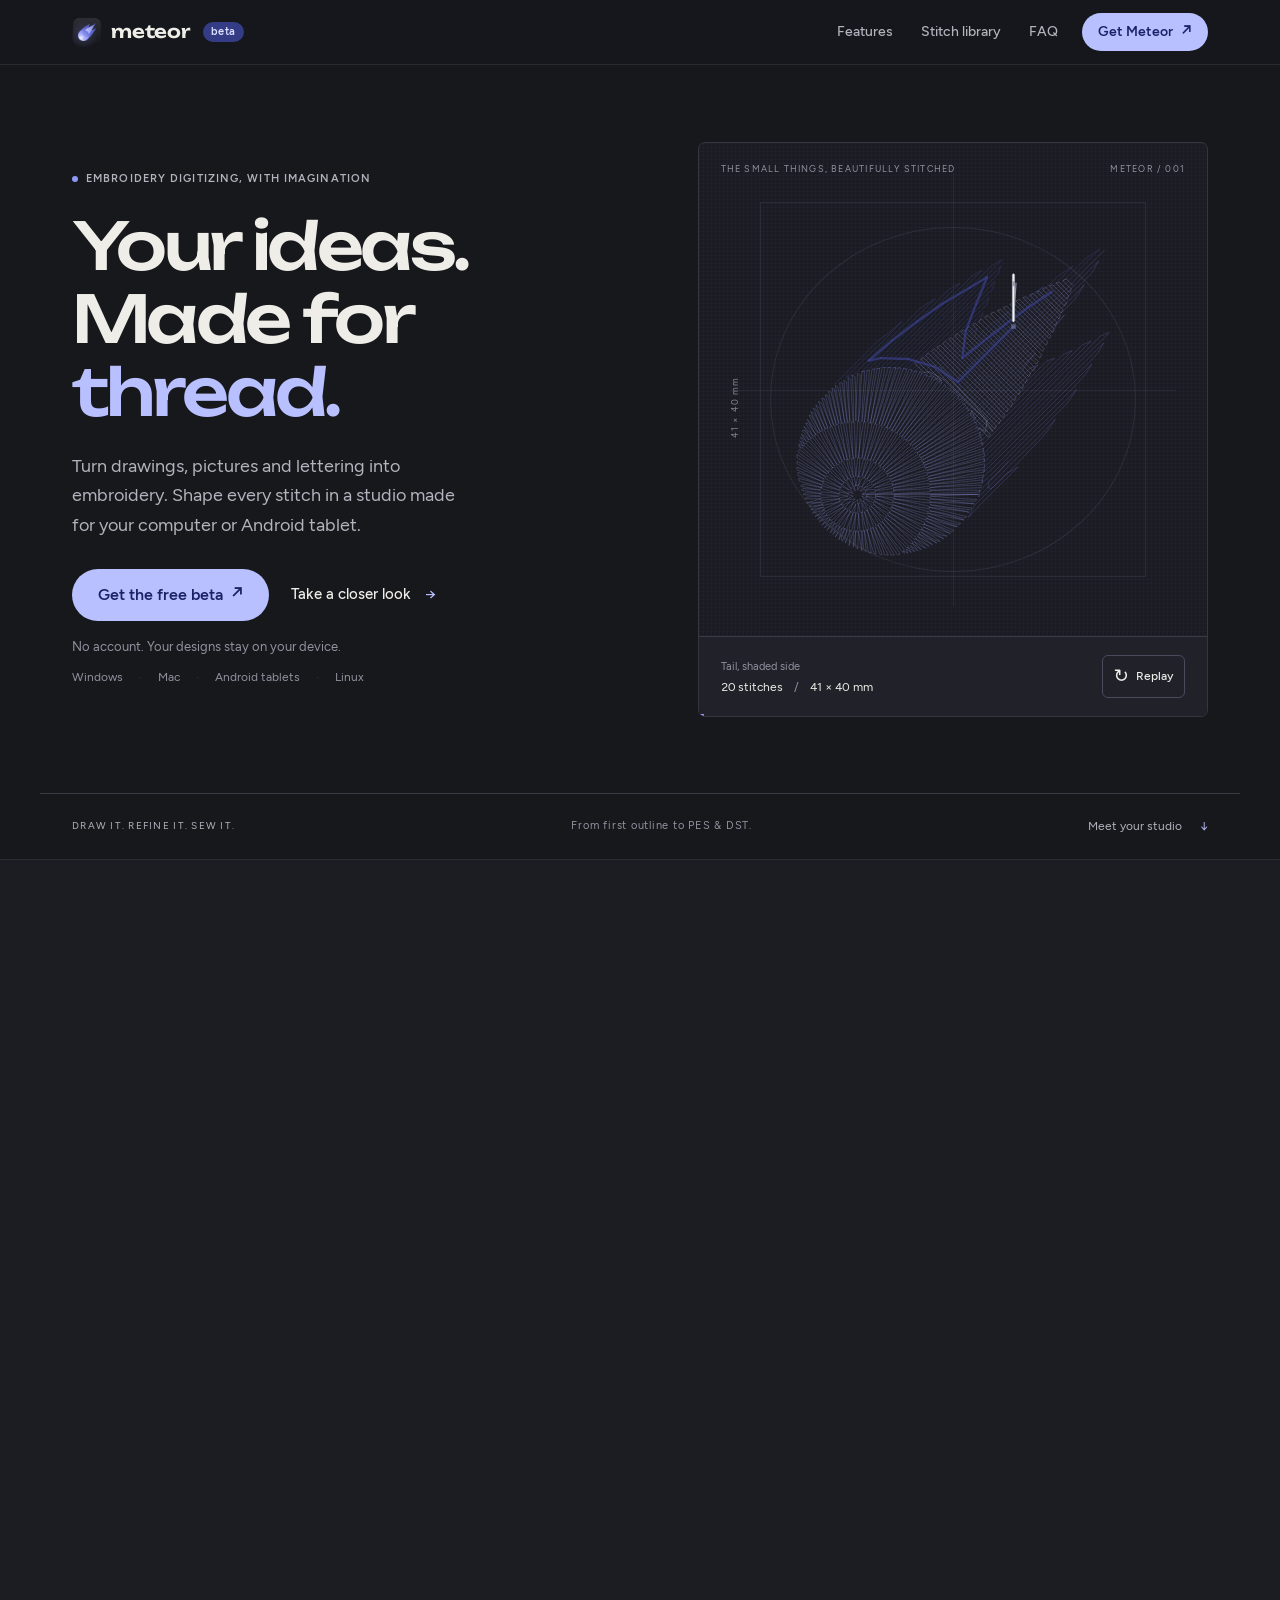
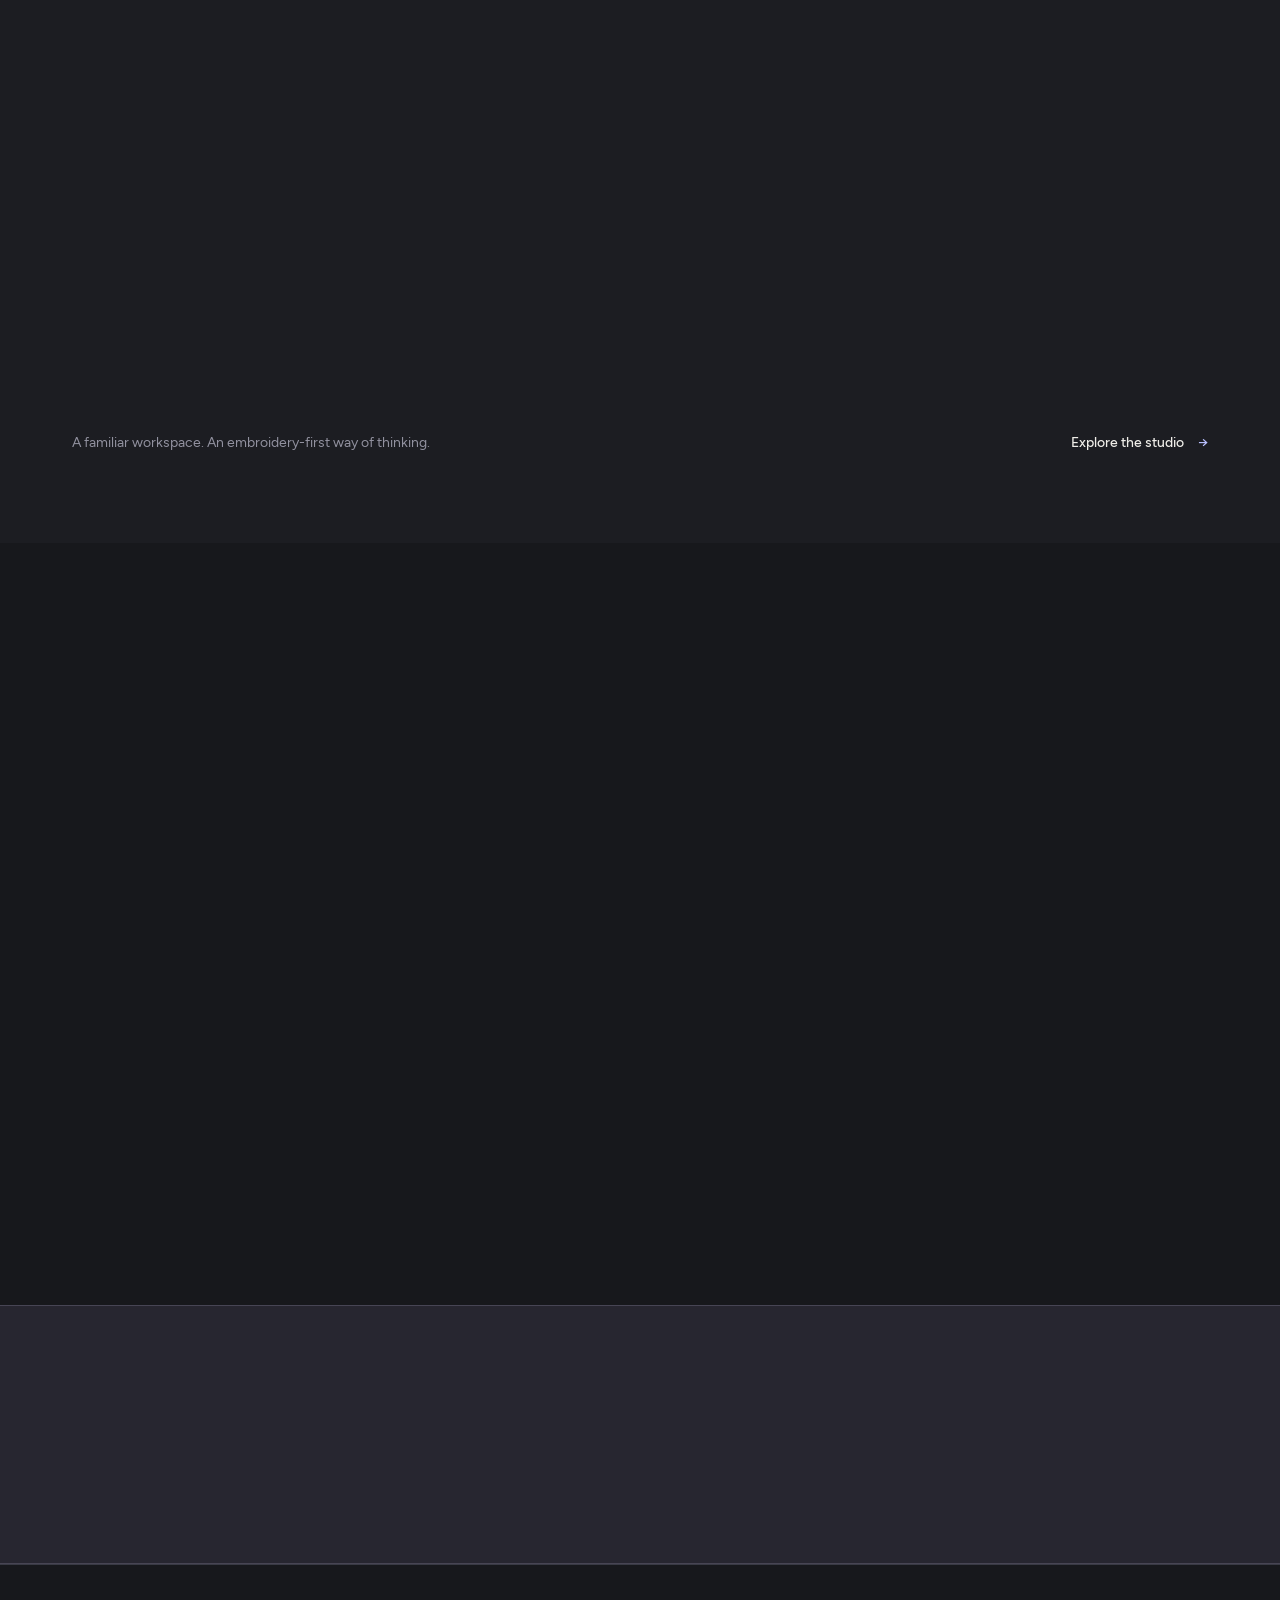
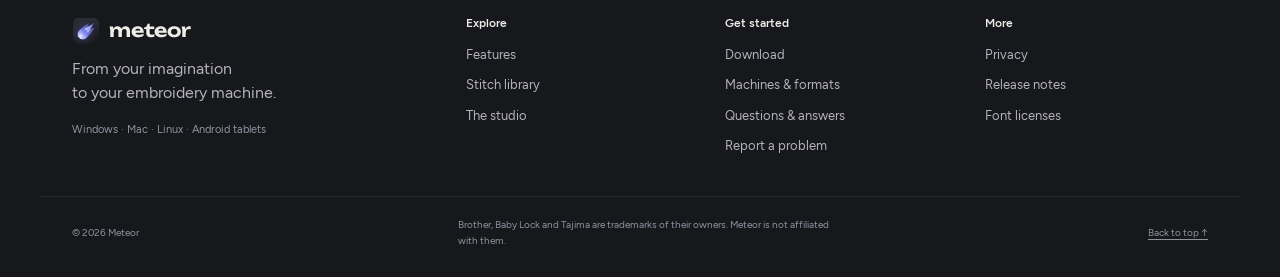
==== index.html @ 14dffaf3 "Meteor website (e0efee6)" ====
<!doctype html>
<html lang="en">
<head>
<meta charset="utf-8"/>
<meta content="width=device-width, initial-scale=1, viewport-fit=cover" name="viewport"/>
<title>Meteor — your ideas, made for thread</title>

<!-- Everything is served from this site: no third-party scripts, fonts or trackers -->
<meta content="default-src 'none'; script-src 'self'; style-src 'self'; img-src 'self' data:; media-src 'self'; font-src 'self'; connect-src 'self'; manifest-src 'self'; base-uri 'none'; form-action 'none'; object-src 'none'; upgrade-insecure-requests" http-equiv="Content-Security-Policy"/>
<meta content="strict-origin-when-cross-origin" name="referrer"/>
<meta content="Turn drawings, pictures and lettering into embroidery. Discover Meteor, the free beta digitizing studio for Windows, Mac, Linux and Android tablets." name="description"/>
<meta content="#17181c" name="theme-color"/>
<meta content="dark" name="color-scheme"/>
<meta content="website" property="og:type"/>
<meta content="Meteor" property="og:site_name"/>
<meta content="Meteor — your ideas, made for thread" property="og:title"/>
<meta content="Turn drawings, pictures and lettering into embroidery. Discover Meteor, the free beta digitizing studio for Windows, Mac, Linux and Android tablets." property="og:description"/>
<link href="https://beelito.github.io/meteor-embroidery-studio/" rel="canonical"/>
<meta content="https://beelito.github.io/meteor-embroidery-studio/" property="og:url"/>
<meta content="https://beelito.github.io/meteor-embroidery-studio/assets/img/og.jpg" property="og:image"/>
<meta content="1200" property="og:image:width"/>
<meta content="630" property="og:image:height"/>
<meta content="The Meteor logo and an embroidered patch of its meteor" property="og:image:alt"/>
<meta content="summary_large_image" name="twitter:card"/>
<meta content="Meteor — your ideas, made for thread" name="twitter:title"/>
<meta content="Turn drawings, pictures and lettering into embroidery. Discover Meteor, the free beta digitizing studio for Windows, Mac, Linux and Android tablets." name="twitter:description"/>
<meta content="https://beelito.github.io/meteor-embroidery-studio/assets/img/og.jpg" name="twitter:image"/>
<link href="assets/img/icon-32.png" rel="icon" sizes="32x32" type="image/png"/>
<link href="assets/img/icon-180.png" rel="apple-touch-icon"/>
<link href="site.webmanifest" rel="manifest"/>
<link as="font" crossorigin="" href="assets/fonts/unbounded.woff2" rel="preload" type="font/woff2"/>
<link as="font" crossorigin="" href="assets/fonts/figtree-regular.woff2" rel="preload" type="font/woff2"/>
<link href="assets/css/site.css?v=20261113" rel="stylesheet"/>
<script defer="" src="assets/js/site.js?v=20261113"></script>
<script type="application/ld+json">
{
  "@context": "https://schema.org",
  "@type": "SoftwareApplication",
  "name": "Meteor",
  "applicationCategory": "DesignApplication",
  "operatingSystem": "Linux, macOS, Windows, Android",
  "softwareVersion": "0.9.2 beta",
  "url": "https://beelito.github.io/meteor-embroidery-studio/",
  "downloadUrl": "https://github.com/beelito/meteor-embroidery-studio/releases/latest",
  "description": "Embroidery digitizing software that turns drawings, pictures and lettering into PES and DST stitch files.",
  "offers": { "@type": "Offer", "price": "0", "priceCurrency": "USD" }
}
</script>
</head>
<body class="page-home">
<a class="skip" href="#main">Skip to content</a>
<header class="nav" id="top"><div class="wrap nav-row">
<a class="brand" href="index.html" aria-label="Meteor home"><img class="brand-mark" src="assets/img/icon-180.png" width="32" height="32" alt=""><span class="wordmark">meteor</span><span class="pill">beta</span></a>
<button class="menu-button" type="button" aria-expanded="false" aria-controls="site-menu" id="menu-button"><span class="menu-icon" aria-hidden="true"></span><span class="visually-hidden">Menu</span></button>
<nav class="nav-links" id="site-menu" aria-label="Main navigation"><a href="features.html">Features</a><a href="stitches.html">Stitch library</a><a href="faq.html">FAQ</a><a class="btn btn-primary btn-small nav-cta" href="download.html">Get Meteor <span aria-hidden="true">↗</span></a></nav></div></header>
<main id="main">
<section class="hero home-hero" aria-labelledby="hero-title"><div class="wrap hero-grid">
<div class="hero-copy"><p class="eyebrow"><span class="dot" aria-hidden="true"></span>Embroidery digitizing, with imagination</p>
<h1 id="hero-title">Your ideas.<br>Made for <em>thread.</em></h1>
<p class="lede">Turn drawings, pictures and lettering into embroidery. Shape every stitch in a studio made for your computer or Android tablet.</p>
<div class="cta-row"><a class="btn btn-primary btn-large" id="hero-get" href="download.html">Get the free beta <span aria-hidden="true">↗</span></a><a class="text-link" href="features.html">Take a closer look <span aria-hidden="true">→</span></a></div>
<p class="hero-note">No account. Your designs stay on your device.</p><div class="hero-platforms"><span>Windows</span><span>Mac</span><span>Android tablets</span><span>Linux</span></div></div>
<figure class="thread-study" aria-labelledby="hoop-caption"><div class="study-topline"><span>THE SMALL THINGS, BEAUTIFULLY STITCHED</span><span aria-hidden="true">METEOR / 001</span></div>
<div class="study-art"><div class="study-guides" aria-hidden="true"></div><img class="hero-fallback" src="assets/img/mark-thread.svg" width="442" height="435" alt="The Meteor mark in layered periwinkle embroidery"><canvas id="hero-sew" class="sew-canvas" width="520" height="520" role="img" aria-label="The Meteor mark sewn in real thread paths"></canvas><span class="study-measure" aria-hidden="true">41 × 40 mm</span></div>
<figcaption id="hoop-caption"><div><span class="readout-label" id="hero-object">A little idea, stitched into life.</span><p><span id="hero-count" class="num">1,856</span> stitches <span class="study-divider">/</span> <span id="hero-size">41 × 40 mm</span></p></div><button class="replay-button" type="button" id="hero-replay" disabled><span aria-hidden="true">↻</span> Replay</button></figcaption><div class="sew-progress" id="hero-progress" aria-hidden="true"></div></figure>
</div><div class="wrap hero-bottom"><span>DRAW IT. REFINE IT. SEW IT.</span><span>From first outline to PES &amp; DST.</span><a href="#workspace" class="scroll-cue">Meet your studio <span aria-hidden="true">↓</span></a></div></section>

<section class="band home-workspace" id="workspace" aria-labelledby="workspace-title"><div class="wrap"><div class="split-heading" data-reveal><div><p class="eyebrow">Room to make it yours</p><h2 id="workspace-title">One idea. A whole<br>studio behind it.</h2></div><p>Draw with precision, turn a picture into editable shapes, or find the right lettering. Refine it all in the same workspace.</p></div>
<figure class="studio-showcase" data-reveal><div class="showcase-bar"><div><span class="window-dot"></span><span class="window-dot"></span><span class="window-dot"></span></div><span>Meteor / your creative space</span><span>RECORDED ON A TABLET</span></div><div class="clip"><video src="assets/video/reel.mp4" poster="assets/video/reel-poster.webp" width="1280" height="914" muted playsinline preload="none" aria-label="The Meteor logo digitized on an Android tablet: the magic wand fills the head, pen nodes draw the tail, then textures and stitch types are tried on it"></video><button class="replay-button clip-button" type="button" hidden><span aria-hidden="true" class="clip-icon">↻</span><span class="clip-label">Replay</span></button></div><figcaption><span>Magic wand</span><span>Pen &amp; node editing</span><span>Textures &amp; stitch types</span></figcaption></figure>
<div class="workspace-caption"><p>A familiar workspace. An embroidery-first way of thinking.</p><a class="text-link" href="features.html#studio">Explore the studio <span aria-hidden="true">→</span></a></div></div></section>

<section class="band home-explore" aria-labelledby="explore-title"><div class="wrap"><div class="split-heading" data-reveal><div><p class="eyebrow">Follow your thread</p><h2 id="explore-title">A few ways to begin.</h2></div><p>Start with what you have.<br>Make something only you could.</p></div><div class="explore-grid">
<a class="explore-card" href="features.html#pictures" data-reveal><div class="explore-visual picture-preview"><img src="assets/img/picture-thread.webp" width="900" height="900" alt="Two mushrooms transformed from artwork into embroidery" loading="lazy" decoding="async"><span class="visual-tag">PICTURE → STITCHES</span></div><div class="explore-copy"><span class="card-index">01 / PICTURES</span><h3>Give a drawing<br>a little dimension.</h3><p>Auto-digitize, work piece by piece, or sew a color with the magic wand.</p><span class="text-link">Explore digitizing <span aria-hidden="true">↗</span></span></div></a>
<a class="explore-card" href="features.html#lettering" data-reveal><div class="explore-visual lettering-preview"><img src="assets/img/lettering-thread.svg" width="939" height="265" alt="Handmade written in satin stitch lettering" loading="lazy"><span class="visual-tag">A PERSONAL TOUCH</span></div><div class="explore-copy"><span class="card-index">02 / LETTERING</span><h3>Say it<br>with thread.</h3><p>Names, little messages, your own fonts. Make every letter feel personal.</p><span class="text-link">Meet the lettering tools <span aria-hidden="true">↗</span></span></div></a>
<a class="explore-card" href="stitches.html" data-reveal><div class="explore-visual satin-preview"><img src="assets/img/satin-thread.svg" width="600" height="240" alt="Satin stitches meeting neatly at a mitred corner" loading="lazy"><span class="visual-tag">IN THE DETAILS</span></div><div class="explore-copy"><span class="card-index">03 / STITCHES</span><h3>Find the right<br>kind of finish.</h3><p>From glossy satin to textured fills, explore stitches made for the sew-out.</p><span class="text-link">Open the stitch library <span aria-hidden="true">↗</span></span></div></a>
</div></div></section>
<section class="beta-invite" aria-labelledby="beta-title"><div class="wrap beta-grid" data-reveal><span class="beta-symbol" aria-hidden="true">✳</span><div><p class="eyebrow">Something good is taking shape</p><h2 id="beta-title">Come make it with us.</h2><p>Every feature is open during the beta. Bring an idea, try the tools, and tell us how it goes.</p></div><div class="beta-actions"><a class="btn btn-primary btn-large" href="download.html">Download Meteor <span aria-hidden="true">↗</span></a><a class="text-link" href="faq.html">A few questions first?</a><span>Version <span class="app-version">0.9.2</span> beta · Free to try</span></div></div></section>
</main>
<footer class="footer"><div class="wrap footer-grid">
<div class="footer-brand"><a class="brand" href="index.html" aria-label="Meteor home"><img class="brand-mark" src="assets/img/icon-180.png" width="28" height="28" alt=""><span class="wordmark">meteor</span></a><p>From your imagination<br>to your embroidery machine.</p><span class="footer-platforms">Windows · Mac · Linux · Android tablets</span></div>
<nav class="footer-col" aria-label="Explore"><h2>Explore</h2><a href="features.html">Features</a><a href="stitches.html">Stitch library</a><a href="features.html#studio">The studio</a></nav>
<nav class="footer-col" aria-label="Get started"><h2>Get started</h2><a href="download.html">Download</a><a href="download.html#machine">Machines &amp; formats</a><a href="faq.html">Questions &amp; answers</a><a href="https://github.com/beelito/meteor-embroidery-studio/issues/new/choose">Report a problem</a></nav>
<nav class="footer-col" aria-label="More"><h2>More</h2><a href="privacy.html">Privacy</a><a href="https://github.com/beelito/meteor-embroidery-studio/releases">Release notes</a><a href="assets/fonts/OFL-Figtree.txt">Font licenses</a></nav></div>
<div class="wrap footer-base"><p>© 2026 Meteor</p><p>Brother, Baby Lock and Tajima are trademarks of their owners. Meteor is not affiliated with them.</p><a href="#top">Back to top ↑</a></div></footer>
</body>
</html>
---- assets/css/site.css ----
/* Meteor website
   Layout: dark charcoal pasteboard; content floats on rounded panels like the
   studio's, periwinkle reserved for actions and thread. Sections alternate
   between the pasteboard and a slightly raised band; feature deep dives
   alternate text and a live stage left and right. */
:root {
  --charcoal: #17181c;      /* page, as the app's window frame */
  --pasteboard: #1e1f24;    /* raised bands */
  --panel: #26272d;         /* floating panels and cards */
  --raised: #30313a;        /* hovered rows, chips */
  --line: #393a44;          /* hairlines */
  --text: #e7e7ef;
  --text-2: #b0b1bf;
  --text-3: #80818f;
  --peri: #8e97f7;          /* brand periwinkle */
  --peri-light: #b9c0ff;    /* filled buttons */
  --on-peri: #1a2266;       /* text on filled buttons */
  --peri-container: #353c86;/* selection, pills */
  --on-container: #dee0ff;
  --fabric: #f3f1ea;        /* light stages: thread on fabric */
  --amber: #f5c242;
  --orange: #f0862e;
  --red: #e5383b;
  --good: #7fd1b9;
  --glow: rgba(142, 151, 247, 0.18);

  --display: "Unbounded", "Figtree", system-ui, sans-serif;
  --body: "Figtree", system-ui, -apple-system, "Segoe UI", sans-serif;

  --step--1: clamp(0.82rem, 0.8rem + 0.1vw, 0.88rem);
  --step-0: clamp(1rem, 0.96rem + 0.2vw, 1.1rem);
  --step-1: clamp(1.2rem, 1.1rem + 0.5vw, 1.45rem);
  --step-2: clamp(1.6rem, 1.3rem + 1.4vw, 2.5rem);
  --step-3: clamp(2.2rem, 1.4rem + 3.2vw, 4rem);

  --radius: 14px;
  --radius-lg: 22px;
  --ease: cubic-bezier(0.2, 0, 0, 1);          /* emphasized */
  --ease-out: cubic-bezier(0.05, 0.7, 0.1, 1); /* emphasized decelerate */
  color-scheme: dark;
}

@font-face { font-family: "Figtree"; src: url("../fonts/figtree-regular.woff2") format("woff2"); font-weight: 400; font-display: swap; }
@font-face { font-family: "Figtree"; src: url("../fonts/figtree-medium.woff2") format("woff2"); font-weight: 500; font-display: swap; }
@font-face { font-family: "Figtree"; src: url("../fonts/figtree-semibold.woff2") format("woff2"); font-weight: 600; font-display: swap; }
@font-face { font-family: "Figtree"; src: url("../fonts/figtree-bold.woff2") format("woff2"); font-weight: 700; font-display: swap; }
@font-face { font-family: "Unbounded"; src: url("../fonts/unbounded.woff2") format("woff2"); font-weight: 200 900; font-display: swap; }

*, *::before, *::after { box-sizing: border-box; }
html { scroll-behavior: smooth; scroll-padding-top: 80px; }
body {
  margin: 0;
  background: var(--charcoal);
  color: var(--text);
  font: 400 var(--step-0)/1.6 var(--body);
  -webkit-font-smoothing: antialiased;
  text-rendering: optimizeLegibility;
  overflow-x: hidden;
}
img { max-width: 100%; height: auto; display: block; }
a { color: var(--peri-light); text-decoration-thickness: 1px; text-underline-offset: 3px; }
a:hover { color: var(--text); }
:focus-visible { outline: 2px solid var(--peri-light); outline-offset: 3px; border-radius: 6px; }
h1, h2, h3 { margin: 0; text-wrap: balance; }
p { margin: 0; }
.num { font-variant-numeric: tabular-nums; }
.visually-hidden { position: absolute; width: 1px; height: 1px; overflow: hidden; clip: rect(0 0 0 0); white-space: nowrap; }

.wrap {
  width: 100%;
  max-width: 1200px;
  margin-inline: auto;
  padding-left: max(16px, env(safe-area-inset-left, 0px));
  padding-right: max(16px, env(safe-area-inset-right, 0px));
}
@media (min-width: 720px) {
  .wrap { padding-left: max(32px, env(safe-area-inset-left, 0px)); padding-right: max(32px, env(safe-area-inset-right, 0px)); }
}

.skip {
  position: absolute; left: 16px; top: -48px; z-index: 30;
  padding: 8px 14px; border-radius: 999px;
  background: var(--peri-light); color: var(--on-peri); font-weight: 600;
}
.skip:focus { top: calc(12px + env(safe-area-inset-top, 0px)); }

.eyebrow {
  display: inline-flex; align-items: center; gap: 8px;
  font: 600 var(--step--1)/1.2 var(--body);
  letter-spacing: 0.08em;
  text-transform: uppercase;
  color: var(--peri);
}
.dot { width: 8px; height: 8px; border-radius: 50%; background: var(--good); box-shadow: 0 0 0 4px rgba(127, 209, 185, 0.18); }


/* ---------------------------------------------------------------- buttons */
.btn {
  display: inline-flex; align-items: center; justify-content: center; gap: 8px;
  min-height: 46px; padding: 0 22px; border-radius: 999px; border: 0; cursor: pointer;
  font: 600 var(--step-0)/1 var(--body); text-decoration: none;
  transition: transform 220ms var(--ease), background-color 220ms var(--ease), color 220ms var(--ease), box-shadow 220ms var(--ease);
}
.btn:active { transform: scale(0.97); }
.btn-primary { background: var(--peri-light); color: var(--on-peri); box-shadow: 0 6px 24px -8px rgba(185, 192, 255, 0.55); }
.btn-primary:hover { background: #cfd4ff; color: var(--on-peri); box-shadow: 0 10px 32px -8px rgba(185, 192, 255, 0.7); }
.btn-ghost { background: var(--raised); color: var(--text); }
.btn-ghost:hover { background: var(--line); color: var(--text); }
.btn-small { min-height: 38px; padding: 0 16px; font-size: var(--step--1); }
.btn-large { min-height: 52px; padding: 0 26px; }

/* -------------------------------------------------------------------- nav */
.nav {
  position: sticky; top: 0; z-index: 20;
  padding-top: env(safe-area-inset-top, 0px);
  background: rgba(23, 24, 28, 0.72);
  backdrop-filter: blur(14px) saturate(140%);
  -webkit-backdrop-filter: blur(14px) saturate(140%);
  border-bottom: 1px solid rgba(57, 58, 68, 0.6);
}
.nav-row { display: flex; align-items: center; gap: 16px; min-height: 64px; }
.brand { display: inline-flex; align-items: center; gap: 10px; color: var(--text); text-decoration: none; margin-right: auto; }
.brand:hover { color: var(--text); }
.brand-mark { width: 32px; height: 32px; border-radius: 8px; }
.wordmark { font: 600 1.15rem/1 var(--display); letter-spacing: -0.01em; }
.pill {
  font: 600 0.7rem/1 var(--body); letter-spacing: 0.04em;
  padding: 4px 8px; border-radius: 999px;
  background: var(--peri-container); color: var(--on-container);
}
.nav-links { display: flex; align-items: center; gap: 4px; }
.nav-links a:not(.btn) {
  color: var(--text-2); text-decoration: none; font-weight: 500; font-size: var(--step--1);
  padding: 8px 12px; border-radius: 999px; transition: background-color 200ms var(--ease), color 200ms var(--ease);
}
.nav-links a:not(.btn):hover { background: var(--raised); color: var(--text); }
.nav-cta { margin-left: 8px; }
.menu-button { display: none; }
@media (max-width: 820px) {
  .menu-button {
    display: inline-grid; place-items: center; width: 44px; height: 44px; border-radius: 12px;
    background: var(--raised); border: 0; color: var(--text); cursor: pointer;
  }
  .menu-icon, .menu-icon::before, .menu-icon::after {
    display: block; width: 18px; height: 2px; border-radius: 2px; background: currentColor;
    transition: transform 260ms var(--ease), opacity 200ms var(--ease);
  }
  .menu-icon { position: relative; }
  .menu-icon::before, .menu-icon::after { content: ""; position: absolute; left: 0; }
  .menu-icon::before { top: -6px; }
  .menu-icon::after { top: 6px; }
  .menu-button[aria-expanded="true"] .menu-icon { background: transparent; }
  .menu-button[aria-expanded="true"] .menu-icon::before { transform: translateY(6px) rotate(45deg); }
  .menu-button[aria-expanded="true"] .menu-icon::after { transform: translateY(-6px) rotate(-45deg); }
  /* With script the menu folds away behind the button; without, it stays open */
  .js .nav-links {
    position: absolute; left: 0; right: 0; top: 100%;
    flex-direction: column; align-items: stretch; gap: 4px;
    padding: 12px max(16px, env(safe-area-inset-right, 0px)) 18px max(16px, env(safe-area-inset-left, 0px));
    background: var(--charcoal); border-bottom: 1px solid var(--line); box-shadow: 0 24px 40px -20px rgba(0, 0, 0, 0.8);
    transform-origin: top; transform: translateY(-8px); opacity: 0; visibility: hidden;
    transition: transform 260ms var(--ease-out), opacity 200ms var(--ease), visibility 0s linear 260ms;
  }
  .js .nav-links.is-open { transform: none; opacity: 1; visibility: visible; transition: transform 260ms var(--ease-out), opacity 200ms var(--ease), visibility 0s; }
  .js .nav-links a:not(.btn) { padding: 12px 14px; font-size: var(--step-0); }
  .nav-cta { margin: 8px 0 0; }
  html:not(.js) .nav-links { flex-wrap: wrap; }
  html:not(.js) .menu-button { display: none; }
}

/* ------------------------------------------------------------------- hero */
.hero { position: relative; overflow: hidden; padding-block: clamp(48px, 7vw, 96px) clamp(40px, 5vw, 64px); isolation: isolate; }
.hero::before {
  content: ""; position: absolute; inset: -20% -10% auto auto; width: 70%; height: 120%; z-index: -1;
  background: radial-gradient(closest-side, rgba(142, 151, 247, 0.16), transparent 70%);
}
.sky { position: absolute; inset: 0; width: 100%; height: 100%; z-index: -1; }
.hero-grid { display: grid; grid-template-columns: minmax(0, 1.05fr) minmax(0, 0.95fr); gap: clamp(32px, 5vw, 72px); align-items: center; }
@media (max-width: 900px) { .hero-grid { grid-template-columns: minmax(0, 1fr); } }
.hero-copy { display: grid; gap: 22px; min-width: 0; justify-items: start; }
.hero h1 { font: 600 var(--step-3)/1.04 var(--display); letter-spacing: -0.04em; max-width: 13ch; }
.lede { color: var(--text-2); font-size: var(--step-1); line-height: 1.55; max-width: 34em; }
.cta-row { display: flex; flex-wrap: wrap; gap: 12px; }
.hero-note { color: var(--text-3); font-size: var(--step--1); }

/* The hoop: a round frame the mark is sewn in */
.hoop { margin: 0; display: grid; justify-items: center; gap: 18px; min-width: 0; }
.hoop-ring {
  position: relative; width: min(100%, 460px); aspect-ratio: 1; border-radius: 50%;
  background: radial-gradient(circle at 50% 42%, #2a2c3a 0%, #1e1f26 62%, #17181c 100%);
  box-shadow:
    0 0 0 10px #2b2c34,
    0 0 0 11px #3e3f4a,
    0 0 0 22px #24252c,
    0 30px 80px -20px rgba(0, 0, 0, 0.7),
    0 0 120px -10px var(--glow);
  display: grid; place-items: center;
  max-width: calc(100% - 44px);
}
.hoop-ring::after {
  content: ""; position: absolute; inset: 0; border-radius: 50%; pointer-events: none;
  background-image: repeating-linear-gradient(0deg, rgba(255,255,255,0.025) 0 1px, transparent 1px 4px),
                    repeating-linear-gradient(90deg, rgba(255,255,255,0.02) 0 1px, transparent 1px 4px);
}
.sew-canvas { width: 100%; height: 100%; display: block; }
.hoop .sew-canvas { width: 86%; height: 86%; }
.readout { display: flex; flex-wrap: wrap; justify-content: center; gap: 6px 10px; font-size: var(--step--1); margin-top: 14px; }
.readout-row { display: inline-flex; gap: 8px; align-items: baseline; background: var(--panel); border: 1px solid var(--line); border-radius: 999px; padding: 6px 12px; }
.readout-label { color: var(--text-3); }

.formats {
  display: flex; flex-wrap: wrap; justify-content: center; gap: 10px 28px;
  margin: clamp(48px, 6vw, 72px) 0 0; padding: 20px 0 0; list-style: none;
  border-top: 1px solid rgba(57, 58, 68, 0.6);
  color: var(--text-3); font-size: var(--step--1);
}
.formats strong { color: var(--text); font-weight: 600; margin-right: 4px; }

/* ---------------------------------------------------------------- bands */
.band { padding-block: clamp(72px, 9vw, 128px); }
.band-alt { background: var(--pasteboard); border-block: 1px solid rgba(57, 58, 68, 0.5); }
.section-head { display: grid; gap: 14px; max-width: 46rem; margin-bottom: clamp(32px, 4vw, 52px); justify-items: start; }
.section-head h2, .art-copy h2, .closing h2 { font: 600 var(--step-2)/1.12 var(--display); letter-spacing: -0.035em; }
.section-lede { color: var(--text-2); font-size: var(--step-1); line-height: 1.55; }
.panel { background: var(--panel); border: 1px solid var(--line); border-radius: var(--radius-lg); }

/* ---------------------------------------------------------- how it works */
.steps { list-style: none; margin: 0; padding: 0; display: grid; grid-template-columns: repeat(4, minmax(0, 1fr)); gap: 16px; counter-reset: none; }
@media (max-width: 1000px) { .steps { grid-template-columns: repeat(2, minmax(0, 1fr)); } }
@media (max-width: 560px) { .steps { grid-template-columns: minmax(0, 1fr); } }
.step {
  position: relative; display: grid; gap: 10px; align-content: start; min-width: 0;
  padding: 24px; border-radius: var(--radius-lg); background: var(--panel); border: 1px solid var(--line);
}
.step-num {
  display: grid; place-items: center; width: 36px; height: 36px; border-radius: 50%;
  background: var(--peri-container); color: var(--on-container); font: 600 0.95rem/1 var(--display);
}
.step h3 { font: 600 var(--step-0)/1.3 var(--body); margin-top: 6px; }
.step p { color: var(--text-2); font-size: var(--step--1); line-height: 1.6; }
/* A running stitch joins the steps on wide screens */
@media (min-width: 1001px) {
  .step:not(:last-child)::after {
    content: ""; position: absolute; top: 41px; left: calc(24px + 36px + 10px); right: -6px; height: 2px;
    background: repeating-linear-gradient(90deg, var(--peri) 0 7px, transparent 7px 12px); opacity: 0.45;
  }
}

/* ---------------------------------------------------------- stitch library */
.library { display: grid; gap: 18px; }
.tabs { display: flex; flex-wrap: wrap; gap: 8px; }
.tab {
  appearance: none; border: 1px solid var(--line); background: transparent; color: var(--text-2);
  font: 500 var(--step--1)/1 var(--body); padding: 10px 16px; border-radius: 999px; cursor: pointer;
  transition: background-color 220ms var(--ease), color 220ms var(--ease), border-color 220ms var(--ease);
}
.tab:hover { color: var(--text); background: var(--raised); }
.tab[aria-selected="true"] { background: var(--peri-container); border-color: transparent; color: var(--on-container); }
.library-panel { display: grid; grid-template-columns: minmax(0, 1fr) minmax(0, 1fr); gap: clamp(20px, 4vw, 48px); padding: clamp(18px, 3vw, 36px); align-items: center; }
@media (max-width: 820px) { .library-panel { grid-template-columns: minmax(0, 1fr); } }
.swatch {
  position: relative; aspect-ratio: 1; width: 100%; max-width: 460px; justify-self: center;
  border-radius: var(--radius); background: var(--fabric); overflow: hidden;
  box-shadow: inset 0 0 0 1px rgba(0, 0, 0, 0.06);
}
.swatch::after, .stage-light::after {
  content: ""; position: absolute; inset: 0; pointer-events: none; border-radius: inherit;
  background-image: repeating-linear-gradient(0deg, rgba(0,0,0,0.035) 0 1px, transparent 1px 3px),
                    repeating-linear-gradient(90deg, rgba(0,0,0,0.03) 0 1px, transparent 1px 3px);
}
.library-text { display: grid; gap: 14px; min-width: 0; }
.library-text h3 { font: 600 var(--step-1)/1.2 var(--display); letter-spacing: -0.02em; }
.library-text p { color: var(--text-2); max-width: 36em; }
.stats { display: grid; grid-template-columns: repeat(3, minmax(0, 1fr)); gap: 10px; margin: 6px 0 0; }
.stats div { background: var(--raised); border-radius: 12px; padding: 12px 14px; min-width: 0; }
.stats dt { color: var(--text-3); font-size: var(--step--1); }
.stats dd { margin: 4px 0 0; font: 600 var(--step-0)/1.2 var(--body); }
.type-cloud { display: flex; flex-wrap: wrap; gap: 8px; list-style: none; padding: 0; margin: 28px 0 0; }
.type-cloud li { font-size: var(--step--1); color: var(--text-2); padding: 6px 12px; border-radius: 999px; border: 1px dashed var(--line); }

/* ------------------------------------------------------------ deep dives */
.dive {
  display: grid; grid-template-columns: minmax(0, 0.85fr) minmax(0, 1.15fr); gap: clamp(32px, 5vw, 72px); align-items: center;
  padding-block: clamp(36px, 5vw, 64px);
}
.dive + .dive { border-top: 1px solid rgba(57, 58, 68, 0.6); }
.dive-flip { grid-template-columns: minmax(0, 1.15fr) minmax(0, 0.85fr); }
.dive-flip .dive-copy { order: 2; }
@media (max-width: 900px) {
  .dive { grid-template-columns: minmax(0, 1fr); }
  /* the demo is the point: show it before the text on narrow screens */
  .picture-dive .stage { order: -1; }
  .dive-flip .dive-copy { order: 0; }
}
.dive-copy { display: grid; gap: 16px; min-width: 0; justify-items: start; }
.dive-copy h3, .dive-copy .dive-title { font: 600 var(--step-2)/1.12 var(--display); letter-spacing: -0.035em; font-size: clamp(1.5rem, 1.2rem + 1.1vw, 2.2rem); }
.dive-copy > p { color: var(--text-2); font-size: var(--step-0); line-height: 1.65; max-width: 34em; }
.ticks { list-style: none; padding: 0; margin: 4px 0 0; display: grid; gap: 12px; }
.ticks li { display: grid; grid-template-columns: 22px minmax(0, 1fr); gap: 12px; color: var(--text-2); }
.ticks li::before {
  content: ""; width: 22px; height: 22px; margin-top: 2px; border-radius: 50%;
  background: linear-gradient(var(--peri), var(--peri)) center / 10px 2px no-repeat, var(--peri-container);
}
.note { color: var(--text-3); font-size: var(--step--1); min-height: 3.2em; max-width: 34em; }

.stage { position: relative; margin: 0; padding: 14px; display: grid; gap: 12px; min-width: 0; }
.stage-canvas { width: 100%; height: auto; aspect-ratio: 7 / 5; border-radius: 14px; display: block; background: #101116; }
.stage-light .stage-canvas { background: var(--fabric); }
.stage-light::after { inset: 14px; border-radius: 14px; }
.stage-wide { aspect-ratio: 5 / 2; }
.stage-square { aspect-ratio: 1; max-width: 520px; justify-self: center; }
.stage-steps { display: grid; grid-template-columns: repeat(4, minmax(0, 1fr)); gap: 8px; }
.stage-steps span {
  text-align: center; font-size: var(--step--1); color: var(--text-3);
  padding: 8px 6px; border-radius: 999px; background: var(--charcoal);
  transition: background-color 300ms var(--ease), color 300ms var(--ease);
}
.stage-steps span.is-on { background: var(--peri-container); color: var(--on-container); }

/* Segmented control, as the app's PanelSegmented */
.segmented { display: inline-flex; padding: 4px; gap: 4px; border-radius: 999px; background: var(--charcoal); border: 1px solid var(--line); }
.segmented button {
  appearance: none; border: 0; background: transparent; color: var(--text-2); cursor: pointer;
  font: 600 var(--step--1)/1 var(--body); padding: 10px 18px; border-radius: 999px;
  transition: background-color 240ms var(--ease), color 240ms var(--ease);
}
.segmented button[aria-checked="true"] { background: var(--peri-container); color: var(--on-container); }
.toggle { min-height: 40px; font-size: var(--step--1); }
.toggle[aria-pressed="true"] { background: var(--peri-container); color: var(--on-container); }
.legend { display: flex; flex-wrap: wrap; gap: 8px 18px; list-style: none; padding: 0; margin: 0; color: var(--text-3); font-size: var(--step--1); }
.legend li { display: inline-flex; align-items: center; gap: 8px; }
.swatch-dot { width: 12px; height: 12px; border-radius: 4px; }
.swatch-dot.amber { background: var(--amber); }
.swatch-dot.orange { background: var(--orange); }
.swatch-dot.red { background: var(--red); }

/* Design check demo, styled as the app's dialog */
.check-demo { margin: 0; padding: clamp(18px, 3vw, 28px); display: grid; gap: 16px; min-width: 0; box-shadow: 0 40px 90px -40px rgba(0, 0, 0, 0.9); }
.check-head { display: grid; gap: 4px; padding-bottom: 14px; border-bottom: 1px solid var(--line); }
.check-head strong { font: 600 var(--step-1)/1.2 var(--display); letter-spacing: -0.02em; }
.check-sub { color: var(--text-3); font-size: var(--step--1); }
.check-list { list-style: none; margin: 0; padding: 0; display: grid; gap: 14px; }
.check-item { display: grid; grid-template-columns: 18px minmax(0, 1fr) auto; gap: 12px; align-items: start; transition: opacity 400ms var(--ease); }
.check-mark {
  width: 12px; height: 12px; margin-top: 5px; border-radius: 50%; position: relative;
  background: var(--orange); transition: background-color 300ms var(--ease), transform 300ms var(--ease);
}
.check-item.note .check-mark { background: var(--text-3); }
.check-text { display: grid; gap: 2px; color: var(--text-2); font-size: var(--step--1); min-width: 0; }
.check-text b { color: var(--text); font-weight: 600; font-size: var(--step-0); }
.check-fix { color: var(--peri-light); font-size: var(--step--1); font-weight: 600; white-space: nowrap; }
.check-item.is-fixed { opacity: 0.55; }
.check-item.is-fixed .check-mark { background: var(--good); transform: scale(1.25); }
.check-item.is-fixed .check-fix { visibility: hidden; }
.check-foot { display: flex; align-items: center; justify-content: flex-end; gap: 14px; padding-top: 6px; }
.check-done { color: var(--good); font-weight: 600; font-size: var(--step--1); opacity: 0; transition: opacity 400ms var(--ease); margin-right: auto; }
.check-demo.is-clear .check-done { opacity: 1; }
.check-all { cursor: default; }
.check-all.is-pressed { transform: scale(0.95); }

/* ------------------------------------------------------------ screen clips */
/* Recordings of the studio: they play once in view and end on the finished
   design, with a replay pill over the corner */
.clip { position: relative; min-width: 0; }
.clip video { display: block; width: 100%; height: auto; background: #101116; }
.clip-button {
  position: absolute; right: 12px; bottom: 12px;
  background: rgba(23, 24, 28, 0.82); border-color: #494b5c; border-radius: 999px;
  backdrop-filter: blur(6px); -webkit-backdrop-filter: blur(6px);
}
.clip-button:hover { background: var(--panel); }
.clip-button[hidden] { display: none; }
.clip-icon { width: 1.1em; text-align: center; }
.replay-button .clip-label { font-size: inherit; }
.tablet .clip-button { right: 8px; bottom: 8px; min-height: 32px; padding: 6px 10px; }

/* ----------------------------------------------------------------- studio */
.window {
  margin: 0; border-radius: 16px; overflow: hidden; border: 1px solid var(--line);
  background: var(--charcoal);
  box-shadow: 0 40px 100px -30px rgba(0, 0, 0, 0.8), 0 0 0 1px rgba(255, 255, 255, 0.02), 0 0 160px -40px var(--glow);
  transform-origin: 50% 0;
}
.window-bar { display: flex; gap: 8px; padding: 12px 14px; background: #1b1c21; border-bottom: 1px solid var(--line); }
.window-bar span { width: 11px; height: 11px; border-radius: 50%; background: var(--raised); }

.devices { position: relative; padding-bottom: clamp(40px, 7vw, 90px); }
.devices .window { width: 86%; }
.tablet {
  position: absolute; right: 0; bottom: 0; width: 40%; margin: 0;
  padding: clamp(6px, 0.9vw, 12px); border-radius: clamp(14px, 1.8vw, 24px);
  background: #0e0f12; border: 1px solid #3a3b46;
  box-shadow: 0 30px 80px -24px rgba(0, 0, 0, 0.85), 0 0 0 1px rgba(255, 255, 255, 0.03);
}
.tablet img, .tablet video { display: block; width: 100%; height: auto; border-radius: clamp(6px, 0.8vw, 12px); }
@media (max-width: 720px) {
  .devices { padding-bottom: 0; display: grid; gap: 20px; }
  .devices .window { width: 100%; }
  .tablet { position: static; width: 78%; justify-self: center; }
}

.features { display: grid; grid-template-columns: repeat(3, minmax(0, 1fr)); gap: 16px; margin-top: clamp(40px, 5vw, 64px); }
@media (max-width: 960px) { .features { grid-template-columns: repeat(2, minmax(0, 1fr)); } }
@media (max-width: 600px) { .features { grid-template-columns: minmax(0, 1fr); } }
.feature {
  display: grid; gap: 10px; align-content: start; min-width: 0;
  padding: 24px; border-radius: var(--radius-lg); background: var(--panel); border: 1px solid var(--line);
  transition: transform 260ms var(--ease), border-color 260ms var(--ease), background-color 260ms var(--ease);
}
.feature:hover { transform: translateY(-3px); border-color: #4a4c5c; background: #2a2b32; }
.feature h3 { font: 600 var(--step-0)/1.3 var(--body); }
.feature p { color: var(--text-2); font-size: var(--step--1); line-height: 1.6; }
.feature-icon, .platform-icon { width: 44px; height: 44px; fill: none; stroke: var(--text-3); stroke-width: 2; stroke-linecap: round; stroke-linejoin: round; }
.feature-icon .stitch { stroke: var(--peri); stroke-dasharray: 4 3; stroke-width: 2.4; }
@media (prefers-reduced-motion: no-preference) {
  .feature:hover .feature-icon .stitch { animation: run 700ms var(--ease) 1; }
}
@keyframes run { to { stroke-dashoffset: -14; } }

/* ------------------------------------------------------------------ specs */
.machine-pick { display: grid; grid-template-columns: repeat(auto-fill, minmax(132px, 1fr)); gap: 8px; margin-bottom: 16px; }
.machine-pick button {
  display: grid; gap: 2px; justify-items: start; text-align: left; min-height: 56px; padding: 10px 14px;
  border-radius: 14px; border: 1px solid var(--line); background: var(--panel); color: var(--text-2);
  font: inherit; cursor: pointer; transition: background-color 200ms var(--ease), border-color 200ms var(--ease), color 200ms var(--ease);
}
.machine-pick button b { font-weight: 600; color: var(--text); }
.machine-pick button span { font-size: var(--step--1); color: var(--text-3); }
.machine-pick button:hover { background: var(--raised); }
.machine-pick button[aria-checked="true"] { background: var(--peri-container); border-color: var(--peri); }
.machine-pick button[aria-checked="true"] b, .machine-pick button[aria-checked="true"] span { color: var(--on-container); }
.machine-pick button:focus-visible { outline: 3px solid var(--peri); outline-offset: 2px; }
.spec dd.is-changed { animation: spec-flash 500ms var(--ease); }
@keyframes spec-flash { from { color: var(--peri-light); transform: translateY(4px); opacity: 0.4; } to { transform: none; opacity: 1; } }
.specs { display: grid; grid-template-columns: repeat(3, minmax(0, 1fr)); gap: 1px; margin: 0; border-radius: var(--radius-lg); overflow: hidden; background: var(--line); border: 1px solid var(--line); }
@media (max-width: 720px) { .specs { grid-template-columns: repeat(2, minmax(0, 1fr)); } }
.spec { background: var(--panel); padding: clamp(18px, 3vw, 30px); min-width: 0; }
.spec dt { color: var(--text-3); font-size: var(--step--1); }
.spec dd { margin: 6px 0 0; font: 600 var(--step-1)/1.25 var(--display); letter-spacing: -0.02em; overflow-wrap: anywhere; }

/* -------------------------------------------------------------------- art */
.art { padding-block: clamp(72px, 9vw, 120px); }
.art-grid { display: grid; grid-template-columns: minmax(0, 1.3fr) minmax(0, 0.7fr); gap: clamp(28px, 4vw, 56px); align-items: center; }
@media (max-width: 900px) { .art-grid { grid-template-columns: minmax(0, 1fr); } }
.art-figure { margin: 0; border-radius: var(--radius-lg); overflow: hidden; border: 1px solid var(--line); box-shadow: 0 40px 100px -40px rgba(0, 0, 0, 0.9); }
.art-figure img { width: 100%; }
.art-copy { display: grid; gap: 14px; min-width: 0; justify-items: start; }
.art-copy p:last-child { color: var(--text-2); }

/* -------------------------------------------------------------- download */
.platforms { display: grid; grid-template-columns: repeat(4, minmax(0, 1fr)); gap: 16px; }
@media (min-width: 1101px) { .platform { padding: 24px 22px; } .platform-get { padding-inline: 16px; font-size: 1rem; white-space: nowrap; } }
@media (max-width: 1100px) { .platforms { grid-template-columns: repeat(2, minmax(0, 1fr)); } }
@media (max-width: 620px) { .platforms { grid-template-columns: minmax(0, 1fr); } }
.platform { display: grid; gap: 12px; align-content: start; padding: 26px; border-radius: var(--radius-lg); background: var(--panel); border: 1px solid var(--line); min-width: 0; }
.platform h3 { font: 600 var(--step-1)/1.2 var(--display); letter-spacing: -0.02em; }
.reqs { list-style: none; padding: 0; margin: 0; display: grid; gap: 6px; color: var(--text-2); font-size: var(--step--1); }
.reqs li { display: flex; gap: 8px; align-items: baseline; }
.reqs li::before { content: ""; flex: none; width: 6px; height: 6px; border-radius: 50%; background: var(--text-3); transform: translateY(-2px); }
.platform-get { justify-self: start; margin-top: 6px; }
.platform.is-yours { border-color: var(--peri); box-shadow: 0 0 0 1px var(--peri) inset; }
.platform-yours {
  justify-self: start; padding: 4px 10px; border-radius: 999px; font-size: var(--step--1); font-weight: 600;
  background: var(--peri-container); color: var(--on-container);
}
.platforms.has-yours .platform:not(.is-yours) .platform-get { background: var(--raised); color: var(--text); box-shadow: none; }
.platforms.has-yours .platform:not(.is-yours) .platform-get:hover { background: #3b3c47; }
.hero-other a { color: var(--peri-light); white-space: nowrap; }
.platform-note { margin: 0; color: var(--text-3); font-size: var(--step--1); line-height: 1.5; }
.platform-note a, .platform-more a { color: var(--peri-light); white-space: nowrap; }
.platform-note code { font-size: 0.95em; color: var(--text-2); }
.platform-more { margin: 24px 0 0; text-align: center; color: var(--text-3); font-size: var(--step--1); }
/* Installing on a Mac: the disk image and the three first-launch steps */
.mac-help { margin-top: 16px; border-radius: var(--radius-lg); background: var(--panel); border: 1px solid var(--line); scroll-margin-top: 96px; transition: border-color 220ms var(--ease); }
.mac-help[open] { border-color: #4a4c5c; }
.mac-help summary { list-style: none; cursor: pointer; display: flex; align-items: center; justify-content: space-between; gap: 16px; padding: 20px 26px; font-weight: 600; }
.mac-help summary::-webkit-details-marker { display: none; }
.mac-help summary::after {
  content: ""; flex: none; width: 10px; height: 10px; margin-right: 4px;
  border-right: 2px solid var(--text-3); border-bottom: 2px solid var(--text-3);
  transform: rotate(45deg) translateY(-3px); transition: transform 240ms var(--ease);
}
.mac-help[open] summary::after { transform: rotate(225deg) translateY(-3px); }
.mac-help-body { display: grid; grid-template-columns: minmax(0, 0.9fr) minmax(0, 1.1fr); gap: 20px clamp(24px, 4vw, 48px); align-items: center; padding: 6px 26px 26px; }
@media (max-width: 860px) { .mac-help-body { grid-template-columns: minmax(0, 1fr); } }
.mac-window { margin: 0; border-radius: 12px; overflow: hidden; border: 1px solid var(--line); box-shadow: 0 30px 70px -40px rgba(0, 0, 0, 0.9); }
.mac-window img { display: block; width: 100%; height: auto; }
.mac-steps { list-style: none; counter-reset: mac-step; margin: 0; padding: 0; display: grid; gap: 18px; }
.mac-steps li { counter-increment: mac-step; display: grid; grid-template-columns: 32px minmax(0, 1fr); column-gap: 14px; row-gap: 4px; }
.mac-steps li::before {
  content: counter(mac-step); grid-row: span 2; width: 32px; height: 32px; border-radius: 50%; display: grid; place-items: center;
  background: var(--peri-container); color: var(--on-container); font-weight: 600; font-size: var(--step--1);
}
.mac-steps h3 { font: 600 var(--step-0)/1.3 var(--body); align-self: center; }
.mac-steps p { grid-column: 2; margin: 0; color: var(--text-2); font-size: var(--step--1); line-height: 1.55; }
.mac-steps code { font-size: 0.95em; color: var(--text); }
.mac-help-body > .platform-note { grid-column: 1 / -1; }
.status { justify-self: start; margin-top: 6px; font-size: var(--step--1); font-weight: 600; padding: 8px 14px; border-radius: 999px; background: var(--raised); color: var(--text-2); }


/* --------------------------------------------- picture to stitches compare */
.compare { --pos: 50%; }
.compare-frame {
  position: relative; aspect-ratio: 1; width: 100%; max-width: 560px; justify-self: center;
  border-radius: 14px; overflow: hidden; background: #ffffff; isolation: isolate;
  touch-action: pan-y;
}
.compare-frame > img, .compare-sew { position: absolute; inset: 0; width: 100%; height: 100%; display: block; }
.compare-before { transition: opacity 600ms var(--ease); }
.compare-after { opacity: 0; transition: opacity 700ms var(--ease); }
.compare-sew { opacity: 0; transition: opacity 500ms var(--ease); }
.compare.is-sewing .compare-sew { opacity: 1; }
.compare.is-sewing .compare-before { opacity: 0.32; }
.compare.is-thread .compare-after,
.compare.is-done .compare-after { opacity: 1; }
.compare.is-thread .compare-sew,
.compare.is-done .compare-sew { opacity: 0; }
.compare.is-done .compare-before { opacity: 1; }
.compare.is-done .compare-after { clip-path: inset(0 0 0 var(--pos)); }
.compare-line, .compare-tag, .compare-range { opacity: 0; pointer-events: none; transition: opacity 400ms var(--ease); }
.compare.is-done .compare-line, .compare.is-done .compare-tag { opacity: 1; }
.compare.is-done .compare-range { pointer-events: auto; }
.compare-line {
  position: absolute; top: 0; bottom: 0; left: var(--pos); width: 2px; margin-left: -1px;
  background: var(--peri-light); box-shadow: 0 0 0 1px rgba(23, 24, 28, 0.25);
}
.compare-knob {
  position: absolute; top: 50%; left: 50%; width: 40px; height: 40px; margin: -20px 0 0 -20px; border-radius: 50%;
  background: var(--peri-light); box-shadow: 0 6px 18px -6px rgba(0, 0, 0, 0.6);
}
.compare-knob::before, .compare-knob::after {
  content: ""; position: absolute; top: 50%; width: 0; height: 0; margin-top: -5px;
  border-block: 5px solid transparent;
}
.compare-knob::before { left: 9px; border-right: 7px solid var(--on-peri); }
.compare-knob::after { right: 9px; border-left: 7px solid var(--on-peri); }
.compare-range:focus-visible ~ .compare-line .compare-knob,
.compare-frame:has(.compare-range:focus-visible) .compare-knob { outline: 3px solid var(--peri); outline-offset: 3px; }
.compare-tag {
  position: absolute; bottom: 12px; padding: 5px 10px; border-radius: 999px; font-size: var(--step--1); font-weight: 600;
  background: rgba(23, 24, 28, 0.72); color: var(--text);
}
.compare-tag-before { left: 12px; }
.compare-tag-after { right: 12px; }
.compare-range {
  position: absolute; inset: 0; width: 100%; height: 100%; margin: 0; opacity: 0; cursor: ew-resize;
  -webkit-appearance: none; appearance: none; background: transparent;
}
.compare.is-done .compare-range { opacity: 0; }

/* -------------------------------------------------------------------- faq */
.faq-grid { display: grid; grid-template-columns: minmax(0, 0.7fr) minmax(0, 1.3fr); gap: clamp(24px, 4vw, 64px); align-items: start; }
@media (max-width: 860px) { .faq-grid { grid-template-columns: minmax(0, 1fr); } }
.faq { display: grid; gap: 10px; min-width: 0; }
.faq details { border-radius: var(--radius); background: var(--panel); border: 1px solid var(--line); transition: border-color 220ms var(--ease); }
.faq details[open] { border-color: #4a4c5c; }
.faq summary {
  list-style: none; cursor: pointer; display: flex; align-items: center; justify-content: space-between; gap: 16px;
  padding: 18px 20px; font-weight: 600;
}
.faq summary::-webkit-details-marker { display: none; }
.faq summary::after {
  content: ""; flex: none; width: 10px; height: 10px; margin-right: 4px;
  border-right: 2px solid var(--text-3); border-bottom: 2px solid var(--text-3);
  transform: rotate(45deg) translateY(-3px); transition: transform 240ms var(--ease);
}
.faq details[open] summary::after { transform: rotate(225deg) translateY(-3px); }
.faq details p { padding: 0 20px 20px; color: var(--text-2); max-width: 44em; }
.faq details p a { color: var(--peri-light); }

/* --------------------------------------------------------------- closing */
.closing { padding-block: clamp(80px, 10vw, 140px); position: relative; overflow: hidden; isolation: isolate; text-align: center; }
.closing::before {
  content: ""; position: absolute; left: 50%; top: 50%; width: min(900px, 120vw); aspect-ratio: 1; z-index: -1;
  transform: translate(-50%, -50%); background: radial-gradient(closest-side, rgba(142, 151, 247, 0.2), transparent 70%);
}
.closing-inner { display: grid; justify-items: center; gap: 24px; }
.closing-mark { border-radius: 18px; box-shadow: 0 20px 60px -20px rgba(142, 151, 247, 0.6); }
.closing h2 { max-width: 18ch; }

/* ---------------------------------------------------------------- footer */
.footer { border-top: 1px solid var(--line); padding-block: 48px calc(28px + env(safe-area-inset-bottom, 0px)); color: var(--text-3); font-size: var(--step--1); }
.footer-grid { display: grid; grid-template-columns: minmax(0, 1.6fr) repeat(3, minmax(0, 1fr)); gap: 32px; }
@media (max-width: 760px) { .footer-grid { grid-template-columns: repeat(2, minmax(0, 1fr)); } .footer-brand { grid-column: 1 / -1; } }
.footer-brand { display: grid; gap: 12px; align-content: start; justify-items: start; }
.footer-brand .brand-mark { width: 28px; height: 28px; border-radius: 7px; }
.footer-brand p { max-width: 26em; }
.footer-col { display: grid; gap: 10px; align-content: start; }
.footer-col h2 { font: 600 var(--step--1)/1.2 var(--body); color: var(--text); margin-bottom: 4px; }
.footer-col a { color: var(--text-2); text-decoration: none; }
.footer-col a:hover { color: var(--text); }
.footer-base { margin-top: 40px; padding-top: 20px; border-top: 1px solid rgba(57, 58, 68, 0.6); }

/* ------------------------------------------------------------ reveal-in */


@media (prefers-reduced-motion: reduce) {
  html { scroll-behavior: auto; }
  *, *::before, *::after { transition-duration: 0.01ms !important; animation-duration: 0.01ms !important; }
}

/* --------------------------------------------------- privacy and 404 pages */
.legal { padding-block: clamp(56px, 8vw, 104px); max-width: 760px; display: grid; gap: 18px; justify-items: start; }
.legal h1 { font: 600 var(--step-3)/1.05 var(--display); letter-spacing: -0.04em; font-size: clamp(2rem, 1.4rem + 2.4vw, 3.2rem); }
.legal h2 { font: 600 var(--step-1)/1.25 var(--display); letter-spacing: -0.02em; margin-top: 20px; }
.legal p { color: var(--text-2); max-width: 40em; }
.legal-updated { color: var(--text-3); font-size: var(--step--1); }
.notfound { min-height: 60vh; align-content: center; }

/* -------------------------------------------------- A little room to make */
:root { --text: #eeede8; --text-2: #b3b2bd; --text-3: #91919f; }
button, a { -webkit-tap-highlight-color: transparent; }
.nav { background: rgba(23, 24, 28, 0.93); backdrop-filter: blur(12px); }
.nav-links a[aria-current="page"]:not(.btn) { color: var(--text); background: var(--raised); }
.brand { gap: 9px; }
.nav .brand-mark { width: 30px; height: 30px; }
.nav .wordmark { font-size: 1.1rem; }
.nav .pill { margin-left: 3px; }
.btn-primary { box-shadow: none; }
.btn-primary:hover { box-shadow: 0 4px 20px -10px rgba(185,192,255,.35); }
.btn-large { min-height: 52px; font-size: 1rem; }
.btn span[aria-hidden] { font-size: 1.15em; }
.text-link { display: inline-flex; align-items: center; gap: 14px; color: var(--text); font-weight: 500; text-decoration: none; font-size: .95rem; }
.text-link span { color: var(--peri-light); transition: transform 240ms var(--ease); }
.text-link:hover { color: var(--peri-light); }
.text-link:hover span { transform: translateX(3px); }
.home-hero { padding-block: clamp(42px, 6vw, 82px) 0; }
.home-hero::before { display: none; }
.home-hero .hero-grid { grid-template-columns: minmax(0, 1.1fr) minmax(0, 1fr); gap: clamp(32px, 5vw, 72px); }
.home-hero .hero-copy { gap: 23px; padding-block: 12px; }
.home-hero .eyebrow { font-size: .69rem; letter-spacing: .1em; color: var(--text-2); }
.home-hero .dot { width: 6px; height: 6px; box-shadow: none; background: var(--peri); }
.home-hero h1 { font-size: clamp(2.8rem, 5.1vw, 4.65rem); line-height: 1.12; font-weight: 500; letter-spacing: -.055em; max-width: 13ch; }
.home-hero h1 em { font-style: normal; color: var(--peri-light); }
.home-hero .lede { font-size: clamp(1.05rem, 1.4vw, 1.23rem); line-height: 1.65; max-width: 34ch; }
.home-hero .cta-row { align-items: center; gap: 22px; margin-top: 6px; }
.home-hero .hero-note { font-size: .82rem; margin-top: -8px; }
.hero-platforms { display: flex; gap: 16px; font-size: .72rem; color: var(--text-3); margin-top: -12px; }
.hero-platforms span + span::before { content: '·'; margin-right: 16px; color: var(--line); }
.thread-study { position: relative; margin: 0; background: #1b1c23; border: 1px solid #34353f; border-radius: 7px; overflow: hidden; }
.study-topline { position: absolute; top: 20px; left: 22px; right: 22px; display: flex; justify-content: space-between; gap: 12px; font-size: .54rem; letter-spacing: .14em; color: var(--text-3); z-index: 1; }
.study-topline span:last-child { white-space: nowrap; }
.study-art { aspect-ratio: 1.03; position: relative; background-image: repeating-linear-gradient(0deg, rgba(255,255,255,.018) 0 1px, transparent 1px 4px), repeating-linear-gradient(90deg, rgba(255,255,255,.014) 0 1px, transparent 1px 4px); }
.study-art::before { content: ''; position: absolute; inset: 17% 14% 13%; border-radius: 50%; border: 1px solid rgba(185,192,255,.09); }
.study-guides { position: absolute; inset: 12%; border: 1px solid rgba(185,192,255,.09); }
.study-guides::before, .study-guides::after { content: ''; position: absolute; inset: -8% 50%; width: 1px; background: rgba(185,192,255,.07); }
.study-guides::after { inset: 50% -8%; width: auto; height: 1px; }
.study-art .sew-canvas, .hero-fallback { position: absolute; inset: 14% 13% 9%; width: 74%; height: 77%; object-fit: contain; }
.study-art .sew-canvas { opacity: 0; transition: opacity 350ms var(--ease); }
.canvas-ready .sew-canvas { opacity: 1; }
.canvas-ready .hero-fallback { visibility: hidden; }
.study-measure { position: absolute; left: 5px; top: 52%; font-size: .58rem; letter-spacing: .13em; color: #858592; transform: rotate(-90deg); }
.thread-study figcaption { position: relative; display: flex; align-items: center; justify-content: space-between; gap: 12px; padding: 18px 22px; border-top: 1px solid var(--line); background: #202129; font-size: .72rem; }
.thread-study figcaption p { margin-top: 3px; color: var(--text); }
.thread-study .readout-label { font-size: .68rem; }
.study-divider { margin-inline: 8px; color: var(--text-3); }
.replay-button { display: inline-flex; align-items: center; gap: 7px; padding: 9px 11px; min-height: 40px; background: transparent; border: 1px solid #494b5c; border-radius: 6px; color: var(--text); font: 500 .75rem/1.2 var(--body); cursor: pointer; transition: background 200ms var(--ease), border-color 200ms var(--ease); }
.replay-button:hover { background: var(--raised); border-color: var(--peri); }
.replay-button:disabled { opacity: .5; cursor: default; }
.replay-button span { font-size: 1.15rem; }
.sew-progress { height: 2px; position: absolute; bottom: 0; left: 0; width: var(--sewn, 0%); background: var(--peri); transition: width 100ms linear; }
.hero-bottom { display: flex; align-items: center; justify-content: space-between; gap: 20px; margin-top: clamp(44px, 6vw, 76px); padding-block: 23px; border-top: 1px solid var(--line); color: var(--text-3); font-size: .68rem; letter-spacing: .07em; }
.hero-bottom > span:first-child { color: var(--text-2); font-size: .61rem; letter-spacing: .13em; }
.scroll-cue { display: inline-flex; gap: 18px; color: var(--text-2); text-decoration: none; font-size: .75rem; letter-spacing: 0; white-space: nowrap; }
.scroll-cue span { color: var(--peri-light); }
.home-workspace { border-top: 1px solid #2b2c34; padding-block: clamp(60px, 7vw, 96px); background: #1c1d22; }
.split-heading { display: flex; justify-content: space-between; align-items: flex-end; gap: 40px; margin-bottom: 36px; }
.split-heading > div { display: grid; gap: 14px; }
.split-heading h2 { font: 500 clamp(1.7rem, 2.8vw, 2.65rem)/1.2 var(--display); letter-spacing: -.04em; }
.split-heading > p { color: var(--text-2); font-size: 1rem; max-width: 34ch; }
.studio-showcase { margin: 0; overflow: hidden; border: 1px solid #41424c; border-radius: 9px; background: #17181c; box-shadow: 0 24px 60px -35px #000; }
.showcase-bar { display: flex; align-items: center; justify-content: space-between; gap: 16px; min-height: 40px; padding: 12px 18px; color: var(--text-3); font-size: .62rem; }
.showcase-bar > div { display: flex; gap: 6px; }
.showcase-bar > span:last-child { font-size: .53rem; letter-spacing: .1em; }
.window-dot { width: 7px; height: 7px; border: 1px solid #5c5d69; border-radius: 50%; }
.studio-showcase > img { width: 100%; }
.studio-showcase .clip video { aspect-ratio: 1280 / 914; }
.studio-showcase figcaption { display: flex; gap: 30px; justify-content: center; padding: 18px; border-top: 1px solid var(--line); font-size: .73rem; color: var(--text-2); }
.studio-showcase figcaption span::before { content: '+'; color: var(--peri); margin-right: 9px; }
.workspace-caption { display: flex; flex-wrap: wrap; justify-content: space-between; gap: 16px; margin-top: 22px; color: var(--text-3); font-size: .85rem; }
.workspace-caption .text-link { font-size: .85rem; }
.home-explore { padding-block: clamp(60px, 7vw, 96px); }
.explore-grid { display: grid; grid-template-columns: repeat(3, minmax(0, 1fr)); gap: 20px; }
.explore-card { display: flex; flex-direction: column; text-decoration: none; color: var(--text); min-width: 0; }
.explore-visual { position: relative; overflow: hidden; border-radius: 6px; aspect-ratio: 1.45; display: grid; place-items: center; }
.explore-visual img { object-fit: contain; transition: transform 500ms var(--ease-out); }
.explore-card:hover .explore-visual img { transform: scale(1.025); }
.picture-preview { background: #d5cbbb; }
.picture-preview img { width: 76%; height: 90%; mix-blend-mode: multiply; }
.lettering-preview { background: #242333; }
.lettering-preview img { width: 92%; }
.satin-preview { background: #d8dbe2; }
.satin-preview img { width: 87%; }
.visual-tag { position: absolute; bottom: 13px; left: 15px; font-size: .55rem; letter-spacing: .13em; color: #3b3a42; }
.lettering-preview .visual-tag { color: #a3a1b5; }
.explore-copy { display: flex; flex-direction: column; gap: 14px; flex: 1; padding: 24px 2px 0; }
.card-index { font-size: .58rem; letter-spacing: .12em; color: var(--text-3); }
.explore-copy h3 { font: 500 clamp(1.2rem, 1.8vw, 1.7rem)/1.35 var(--display); letter-spacing: -.035em; }
.explore-copy p { color: var(--text-2); font-size: .92rem; line-height: 1.65; margin-bottom: 8px; }
.explore-copy .text-link { margin-top: auto; font-size: .82rem; }
.beta-invite { border-block: 1px solid #474554; background: #272630; padding-block: 58px; }
.beta-grid { display: grid; grid-template-columns: 70px minmax(0, 1fr) auto; align-items: center; gap: 28px; }
.beta-symbol { font-size: 4.2rem; color: var(--peri-light); font-family: var(--body); font-weight: 400; line-height: 1; }
.beta-grid h2 { font: 500 clamp(1.5rem, 2.5vw, 2.4rem)/1.2 var(--display); letter-spacing: -.04em; margin-top: 12px; }
.beta-grid p:not(.eyebrow) { color: var(--text-2); max-width: 47ch; font-size: .95rem; margin-top: 14px; }
.beta-grid .eyebrow { font-size: .6rem; }
.beta-actions { display: grid; gap: 15px; justify-items: start; padding-left: 20px; }
.beta-actions .text-link { font-size: .85rem; }
.beta-actions > span { font-size: .65rem; color: var(--text-3); }
.footer { padding-top: 52px; }
.footer-grid { gap: 36px; }
.footer-brand > p { color: var(--text-2); font-size: 1rem; line-height: 1.5; }
.footer-platforms { font-size: .7rem; margin-top: 4px; }
.footer-col a { font-size: .8rem; }
.footer-col h2 { font-size: .72rem; }
.footer-base { display: flex; align-items: center; justify-content: space-between; gap: 24px; font-size: .61rem; }
.footer-base p:nth-child(2) { max-width: 62ch; }
.footer-base a { white-space: nowrap; color: var(--text-3); }

/* Focused pages: the detail lives here, rather than filling the homepage. */
.page-intro { padding-block: clamp(52px, 7vw, 92px) clamp(42px, 5vw, 64px); border-bottom: 1px solid var(--line); }
.page-intro > .wrap { display: grid; gap: 22px; justify-items: start; }
.page-intro h1 { font: 500 clamp(2rem, 4.2vw, 4rem)/1.16 var(--display); letter-spacing: -.045em; max-width: 22ch; }
.page-intro .section-lede { max-width: 57ch; font-size: 1.1rem; }
.page-jumps { display: flex; flex-wrap: wrap; gap: 12px 24px; margin-top: 14px; }
.page-jumps a { font-size: .85rem; text-decoration: none; color: var(--peri-light); border-bottom: 1px solid #515576; padding-bottom: 5px; }
.page-intro + #download { padding-top: 48px; }
.page-intro + #faq { padding-top: 48px; }
.faq-page-grid { max-width: 860px; }
.faq-page-grid .faq { gap: 14px; }
.faq-page-grid .faq details { background: transparent; border-radius: 8px; }
.faq-page-grid .faq summary { padding-block: 24px; }
.related-strip { background: var(--pasteboard); border-block: 1px solid var(--line); padding-block: 32px; }
.related-strip > .wrap { display: flex; justify-content: space-between; gap: 22px; align-items: center; }
.related-strip p { color: var(--text); font-size: 1.05rem; }
.related-strip span:not([aria-hidden]) { font-size: .85rem; color: var(--text-3); }
.download-help { display: flex; gap: 22px; padding-block: 0 40px; font-size: .95rem; }
.download-help p { color: var(--text-2); }
.closing { padding-block: 70px; }
.closing-line { display: flex; justify-content: space-between; align-items: center; gap: 32px; text-align: left; }
.closing-line > div { display: grid; gap: 16px; }
.closing-line h2 { max-width: 23ch; font-weight: 500; }
.closing-line p:not(.eyebrow) { color: var(--text-2); font-size: .92rem; }
.closing-line .eyebrow { font-size: .65rem; }
.library-text .replay-button { justify-self: start; }
#stitches .section-head { max-width: 50rem; }
#stitches .band { padding-top: 0; }
.platform-note a, .platform-more a { white-space: normal; }
.check-all { cursor: pointer; }
.stage, .studio-showcase, .thread-study { contain: layout; }
.reveal-ready { transition: opacity 600ms var(--ease-out), transform 600ms var(--ease-out); }
.reveal-ready:not(.is-revealed) { opacity: 0; transform: translateY(12px); }

@media (max-width: 1000px) {
  .home-hero .hero-grid { gap: 32px; }
  .home-hero h1 { font-size: clamp(2.6rem, 5.4vw, 3.6rem); }
  .home-hero .eyebrow { font-size: .58rem; }
  .home-hero .cta-row { gap: 18px; }
  .home-hero .cta-row .text-link { font-size: .85rem; }
  .beta-grid { grid-template-columns: 45px minmax(0, 1fr) auto; gap: 20px; }
  .beta-symbol { font-size: 3.5rem; }
}
@media (max-width: 760px) {
  .home-hero .hero-grid { grid-template-columns: minmax(0,1fr); gap: 38px; }
  .home-hero .hero-copy { max-width: 560px; }
  .home-hero h1 { font-size: clamp(2.7rem, 8vw, 4rem); max-width: 15ch; }
  .home-hero .eyebrow { font-size: .65rem; }
  .home-hero .lede { max-width: 45ch; }
  .thread-study { width: min(100%, 500px); justify-self: center; }
  .hero-bottom > span:nth-child(2) { display: none; }
  .split-heading { align-items: start; gap: 20px; flex-direction: column; }
  .split-heading > p { max-width: 50ch; }
  .explore-grid { grid-template-columns: minmax(0,1fr); gap: 40px; }
  .explore-card { display: grid; grid-template-columns: minmax(0, 1fr) minmax(0,1fr); gap: 24px; align-items: center; }
  .explore-visual { aspect-ratio: 1; }
  .explore-copy { padding: 0; gap: 12px; }
  .explore-copy h3 { font-size: 1.25rem; }
  .explore-copy p { font-size: .85rem; }
  .explore-copy .text-link { font-size: .76rem; gap: 8px; }
  .beta-grid { grid-template-columns: 38px minmax(0,1fr); align-items: start; }
  .beta-symbol { font-size: 2.8rem; }
  .beta-actions { grid-column: 2; padding-left: 0; margin-top: 6px; }
  .footer-base { flex-wrap: wrap; gap: 12px 22px; }
  .footer-base p:nth-child(2) { order: 3; width: 100%; }
  .closing-line, .related-strip > .wrap { flex-direction: column; align-items: start; }
  .studio-showcase figcaption { gap: 12px; font-size: .6rem; }
  .showcase-bar > span:last-child { display: none; }
}
@media (max-width: 460px) {
  .home-hero h1 { font-size: 2.65rem; }
  .home-hero .cta-row { gap: 20px; }
  .home-hero .lede { font-size: 1.04rem; }
  .hero-bottom { gap: 12px; }
  .hero-bottom > span:first-child { font-size: .5rem; }
  .scroll-cue { font-size: .67rem; gap: 9px; }
  .explore-card { grid-template-columns: minmax(0,1fr); gap: 18px; }
  .explore-visual { aspect-ratio: 1.6; }
  .explore-copy { padding-inline: 2px; }
  .explore-copy h3 { font-size: 1.45rem; }
  .explore-copy h3 br { display: none; }
  .explore-copy p { max-width: 36ch; }
  .explore-copy .text-link { font-size: .85rem; }
  .beta-grid { gap: 14px; }
  .beta-grid h2 { font-size: 1.5rem; }
  .thread-study figcaption { padding: 14px; }
  .study-topline { left: 15px; right: 15px; font-size: .44rem; }
  .study-measure { font-size: .48rem; left: -8px; }
  .studio-showcase figcaption { flex-wrap: wrap; justify-content: start; padding: 12px; }
  .page-intro h1 { font-size: 2.1rem; }
  .page-intro .section-lede { font-size: 1rem; }
  .page-jumps { gap: 12px 17px; }
  .download-help { flex-direction: column; gap: 10px; }
  .segmented { flex-wrap: wrap; border-radius: 14px; }
  .check-item { grid-template-columns: 16px minmax(0, 1fr); }
  .check-fix { grid-column: 2; }
}
@media (prefers-reduced-motion: reduce) {
  .reveal-ready:not(.is-revealed) { opacity: 1; transform: none; }
  .explore-card:hover .explore-visual img, .text-link:hover span, .feature:hover { transform: none; }
  *, *::before, *::after { animation-iteration-count: 1 !important; }
}
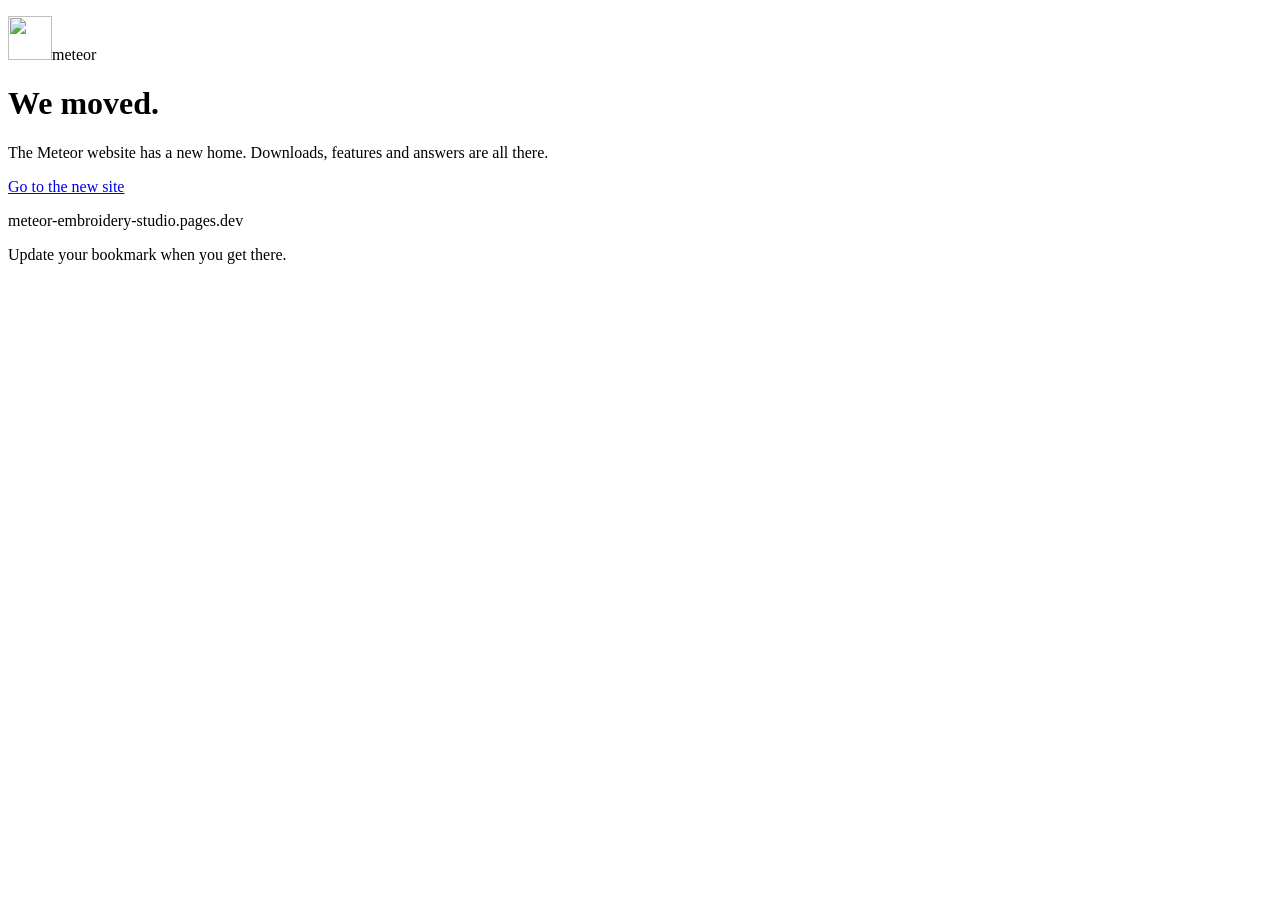
==== commit 847dc5fe: "Meteor moved to Cloudflare Pages; beta.json stays here (75db10b)" ====
--- a/index.html
+++ b/index.html
@@ -3,84 +3,25 @@
 <head>
 <meta charset="utf-8"/>
 <meta content="width=device-width, initial-scale=1, viewport-fit=cover" name="viewport"/>
-<title>Meteor — your ideas, made for thread</title>
-
-<!-- Everything is served from this site: no third-party scripts, fonts or trackers -->
-<meta content="default-src 'none'; script-src 'self'; style-src 'self'; img-src 'self' data:; media-src 'self'; font-src 'self'; connect-src 'self'; manifest-src 'self'; base-uri 'none'; form-action 'none'; object-src 'none'; upgrade-insecure-requests" http-equiv="Content-Security-Policy"/>
-<meta content="strict-origin-when-cross-origin" name="referrer"/>
-<meta content="Turn drawings, pictures and lettering into embroidery. Discover Meteor, the free beta digitizing studio for Windows, Mac, Linux and Android tablets." name="description"/>
-<meta content="#17181c" name="theme-color"/>
-<meta content="dark" name="color-scheme"/>
-<meta content="website" property="og:type"/>
-<meta content="Meteor" property="og:site_name"/>
-<meta content="Meteor — your ideas, made for thread" property="og:title"/>
-<meta content="Turn drawings, pictures and lettering into embroidery. Discover Meteor, the free beta digitizing studio for Windows, Mac, Linux and Android tablets." property="og:description"/>
-<link href="https://beelito.github.io/meteor-embroidery-studio/" rel="canonical"/>
-<meta content="https://beelito.github.io/meteor-embroidery-studio/" property="og:url"/>
-<meta content="https://beelito.github.io/meteor-embroidery-studio/assets/img/og.jpg" property="og:image"/>
-<meta content="1200" property="og:image:width"/>
-<meta content="630" property="og:image:height"/>
-<meta content="The Meteor logo and an embroidered patch of its meteor" property="og:image:alt"/>
-<meta content="summary_large_image" name="twitter:card"/>
-<meta content="Meteor — your ideas, made for thread" name="twitter:title"/>
-<meta content="Turn drawings, pictures and lettering into embroidery. Discover Meteor, the free beta digitizing studio for Windows, Mac, Linux and Android tablets." name="twitter:description"/>
-<meta content="https://beelito.github.io/meteor-embroidery-studio/assets/img/og.jpg" name="twitter:image"/>
-<link href="assets/img/icon-32.png" rel="icon" sizes="32x32" type="image/png"/>
-<link href="assets/img/icon-180.png" rel="apple-touch-icon"/>
-<link href="site.webmanifest" rel="manifest"/>
-<link as="font" crossorigin="" href="assets/fonts/unbounded.woff2" rel="preload" type="font/woff2"/>
-<link as="font" crossorigin="" href="assets/fonts/figtree-regular.woff2" rel="preload" type="font/woff2"/>
-<link href="assets/css/site.css?v=20261113" rel="stylesheet"/>
-<script defer="" src="assets/js/site.js?v=20261113"></script>
-<script type="application/ld+json">
-{
-  "@context": "https://schema.org",
-  "@type": "SoftwareApplication",
-  "name": "Meteor",
-  "applicationCategory": "DesignApplication",
-  "operatingSystem": "Linux, macOS, Windows, Android",
-  "softwareVersion": "0.9.2 beta",
-  "url": "https://beelito.github.io/meteor-embroidery-studio/",
-  "downloadUrl": "https://github.com/beelito/meteor-embroidery-studio/releases/latest",
-  "description": "Embroidery digitizing software that turns drawings, pictures and lettering into PES and DST stitch files.",
-  "offers": { "@type": "Offer", "price": "0", "priceCurrency": "USD" }
-}
-</script>
+<title>Meteor has moved</title>
+<meta content="default-src 'none'; script-src 'self'; style-src 'self'; img-src 'self'; font-src 'self'; base-uri 'none'; form-action 'none'; object-src 'none'" http-equiv="Content-Security-Policy"/>
+<meta content="noindex" name="robots"/>
+<meta content="The Meteor website moved to meteor-embroidery-studio.pages.dev." name="description"/>
+<meta content="#faf8f4" name="theme-color"/>
+<link href="https://meteor-embroidery-studio.pages.dev/" rel="canonical"/>
+<link href="/meteor-embroidery-studio/icon-32.png" rel="icon" sizes="32x32" type="image/png"/>
+<link href="/meteor-embroidery-studio/moved.css" rel="stylesheet"/>
+<script defer src="/meteor-embroidery-studio/moved.js"></script>
+<noscript><meta http-equiv="refresh" content="6; url=https://meteor-embroidery-studio.pages.dev/"/></noscript>
 </head>
-<body class="page-home">
-<a class="skip" href="#main">Skip to content</a>
-<header class="nav" id="top"><div class="wrap nav-row">
-<a class="brand" href="index.html" aria-label="Meteor home"><img class="brand-mark" src="assets/img/icon-180.png" width="32" height="32" alt=""><span class="wordmark">meteor</span><span class="pill">beta</span></a>
-<button class="menu-button" type="button" aria-expanded="false" aria-controls="site-menu" id="menu-button"><span class="menu-icon" aria-hidden="true"></span><span class="visually-hidden">Menu</span></button>
-<nav class="nav-links" id="site-menu" aria-label="Main navigation"><a href="features.html">Features</a><a href="stitches.html">Stitch library</a><a href="faq.html">FAQ</a><a class="btn btn-primary btn-small nav-cta" href="download.html">Get Meteor <span aria-hidden="true">↗</span></a></nav></div></header>
-<main id="main">
-<section class="hero home-hero" aria-labelledby="hero-title"><div class="wrap hero-grid">
-<div class="hero-copy"><p class="eyebrow"><span class="dot" aria-hidden="true"></span>Embroidery digitizing, with imagination</p>
-<h1 id="hero-title">Your ideas.<br>Made for <em>thread.</em></h1>
-<p class="lede">Turn drawings, pictures and lettering into embroidery. Shape every stitch in a studio made for your computer or Android tablet.</p>
-<div class="cta-row"><a class="btn btn-primary btn-large" id="hero-get" href="download.html">Get the free beta <span aria-hidden="true">↗</span></a><a class="text-link" href="features.html">Take a closer look <span aria-hidden="true">→</span></a></div>
-<p class="hero-note">No account. Your designs stay on your device.</p><div class="hero-platforms"><span>Windows</span><span>Mac</span><span>Android tablets</span><span>Linux</span></div></div>
-<figure class="thread-study" aria-labelledby="hoop-caption"><div class="study-topline"><span>THE SMALL THINGS, BEAUTIFULLY STITCHED</span><span aria-hidden="true">METEOR / 001</span></div>
-<div class="study-art"><div class="study-guides" aria-hidden="true"></div><img class="hero-fallback" src="assets/img/mark-thread.svg" width="442" height="435" alt="The Meteor mark in layered periwinkle embroidery"><canvas id="hero-sew" class="sew-canvas" width="520" height="520" role="img" aria-label="The Meteor mark sewn in real thread paths"></canvas><span class="study-measure" aria-hidden="true">41 × 40 mm</span></div>
-<figcaption id="hoop-caption"><div><span class="readout-label" id="hero-object">A little idea, stitched into life.</span><p><span id="hero-count" class="num">1,856</span> stitches <span class="study-divider">/</span> <span id="hero-size">41 × 40 mm</span></p></div><button class="replay-button" type="button" id="hero-replay" disabled><span aria-hidden="true">↻</span> Replay</button></figcaption><div class="sew-progress" id="hero-progress" aria-hidden="true"></div></figure>
-</div><div class="wrap hero-bottom"><span>DRAW IT. REFINE IT. SEW IT.</span><span>From first outline to PES &amp; DST.</span><a href="#workspace" class="scroll-cue">Meet your studio <span aria-hidden="true">↓</span></a></div></section>
-
-<section class="band home-workspace" id="workspace" aria-labelledby="workspace-title"><div class="wrap"><div class="split-heading" data-reveal><div><p class="eyebrow">Room to make it yours</p><h2 id="workspace-title">One idea. A whole<br>studio behind it.</h2></div><p>Draw with precision, turn a picture into editable shapes, or find the right lettering. Refine it all in the same workspace.</p></div>
-<figure class="studio-showcase" data-reveal><div class="showcase-bar"><div><span class="window-dot"></span><span class="window-dot"></span><span class="window-dot"></span></div><span>Meteor / your creative space</span><span>RECORDED ON A TABLET</span></div><div class="clip"><video src="assets/video/reel.mp4" poster="assets/video/reel-poster.webp" width="1280" height="914" muted playsinline preload="none" aria-label="The Meteor logo digitized on an Android tablet: the magic wand fills the head, pen nodes draw the tail, then textures and stitch types are tried on it"></video><button class="replay-button clip-button" type="button" hidden><span aria-hidden="true" class="clip-icon">↻</span><span class="clip-label">Replay</span></button></div><figcaption><span>Magic wand</span><span>Pen &amp; node editing</span><span>Textures &amp; stitch types</span></figcaption></figure>
-<div class="workspace-caption"><p>A familiar workspace. An embroidery-first way of thinking.</p><a class="text-link" href="features.html#studio">Explore the studio <span aria-hidden="true">→</span></a></div></div></section>
-
-<section class="band home-explore" aria-labelledby="explore-title"><div class="wrap"><div class="split-heading" data-reveal><div><p class="eyebrow">Follow your thread</p><h2 id="explore-title">A few ways to begin.</h2></div><p>Start with what you have.<br>Make something only you could.</p></div><div class="explore-grid">
-<a class="explore-card" href="features.html#pictures" data-reveal><div class="explore-visual picture-preview"><img src="assets/img/picture-thread.webp" width="900" height="900" alt="Two mushrooms transformed from artwork into embroidery" loading="lazy" decoding="async"><span class="visual-tag">PICTURE → STITCHES</span></div><div class="explore-copy"><span class="card-index">01 / PICTURES</span><h3>Give a drawing<br>a little dimension.</h3><p>Auto-digitize, work piece by piece, or sew a color with the magic wand.</p><span class="text-link">Explore digitizing <span aria-hidden="true">↗</span></span></div></a>
-<a class="explore-card" href="features.html#lettering" data-reveal><div class="explore-visual lettering-preview"><img src="assets/img/lettering-thread.svg" width="939" height="265" alt="Handmade written in satin stitch lettering" loading="lazy"><span class="visual-tag">A PERSONAL TOUCH</span></div><div class="explore-copy"><span class="card-index">02 / LETTERING</span><h3>Say it<br>with thread.</h3><p>Names, little messages, your own fonts. Make every letter feel personal.</p><span class="text-link">Meet the lettering tools <span aria-hidden="true">↗</span></span></div></a>
-<a class="explore-card" href="stitches.html" data-reveal><div class="explore-visual satin-preview"><img src="assets/img/satin-thread.svg" width="600" height="240" alt="Satin stitches meeting neatly at a mitred corner" loading="lazy"><span class="visual-tag">IN THE DETAILS</span></div><div class="explore-copy"><span class="card-index">03 / STITCHES</span><h3>Find the right<br>kind of finish.</h3><p>From glossy satin to textured fills, explore stitches made for the sew-out.</p><span class="text-link">Open the stitch library <span aria-hidden="true">↗</span></span></div></a>
-</div></div></section>
-<section class="beta-invite" aria-labelledby="beta-title"><div class="wrap beta-grid" data-reveal><span class="beta-symbol" aria-hidden="true">✳</span><div><p class="eyebrow">Something good is taking shape</p><h2 id="beta-title">Come make it with us.</h2><p>Every feature is open during the beta. Bring an idea, try the tools, and tell us how it goes.</p></div><div class="beta-actions"><a class="btn btn-primary btn-large" href="download.html">Download Meteor <span aria-hidden="true">↗</span></a><a class="text-link" href="faq.html">A few questions first?</a><span>Version <span class="app-version">0.9.2</span> beta · Free to try</span></div></div></section>
+<body>
+<main class="moved" aria-labelledby="moved-title">
+  <p class="brand"><img src="/meteor-embroidery-studio/icon-180.png" width="44" height="44" alt=""><span>meteor</span></p>
+  <h1 id="moved-title">We moved.</h1>
+  <p class="lede">The Meteor website has a new home. Downloads, features and answers are all there.</p>
+  <a class="go" id="go" href="https://meteor-embroidery-studio.pages.dev/">Go to the new site</a>
+  <p class="address">meteor-embroidery-studio.pages.dev</p>
+  <p class="note" id="note" aria-live="polite">Update your bookmark when you get there.</p>
 </main>
-<footer class="footer"><div class="wrap footer-grid">
-<div class="footer-brand"><a class="brand" href="index.html" aria-label="Meteor home"><img class="brand-mark" src="assets/img/icon-180.png" width="28" height="28" alt=""><span class="wordmark">meteor</span></a><p>From your imagination<br>to your embroidery machine.</p><span class="footer-platforms">Windows · Mac · Linux · Android tablets</span></div>
-<nav class="footer-col" aria-label="Explore"><h2>Explore</h2><a href="features.html">Features</a><a href="stitches.html">Stitch library</a><a href="features.html#studio">The studio</a></nav>
-<nav class="footer-col" aria-label="Get started"><h2>Get started</h2><a href="download.html">Download</a><a href="download.html#machine">Machines &amp; formats</a><a href="faq.html">Questions &amp; answers</a><a href="https://github.com/beelito/meteor-embroidery-studio/issues/new/choose">Report a problem</a></nav>
-<nav class="footer-col" aria-label="More"><h2>More</h2><a href="privacy.html">Privacy</a><a href="https://github.com/beelito/meteor-embroidery-studio/releases">Release notes</a><a href="assets/fonts/OFL-Figtree.txt">Font licenses</a></nav></div>
-<div class="wrap footer-base"><p>© 2026 Meteor</p><p>Brother, Baby Lock and Tajima are trademarks of their owners. Meteor is not affiliated with them.</p><a href="#top">Back to top ↑</a></div></footer>
 </body>
 </html>
